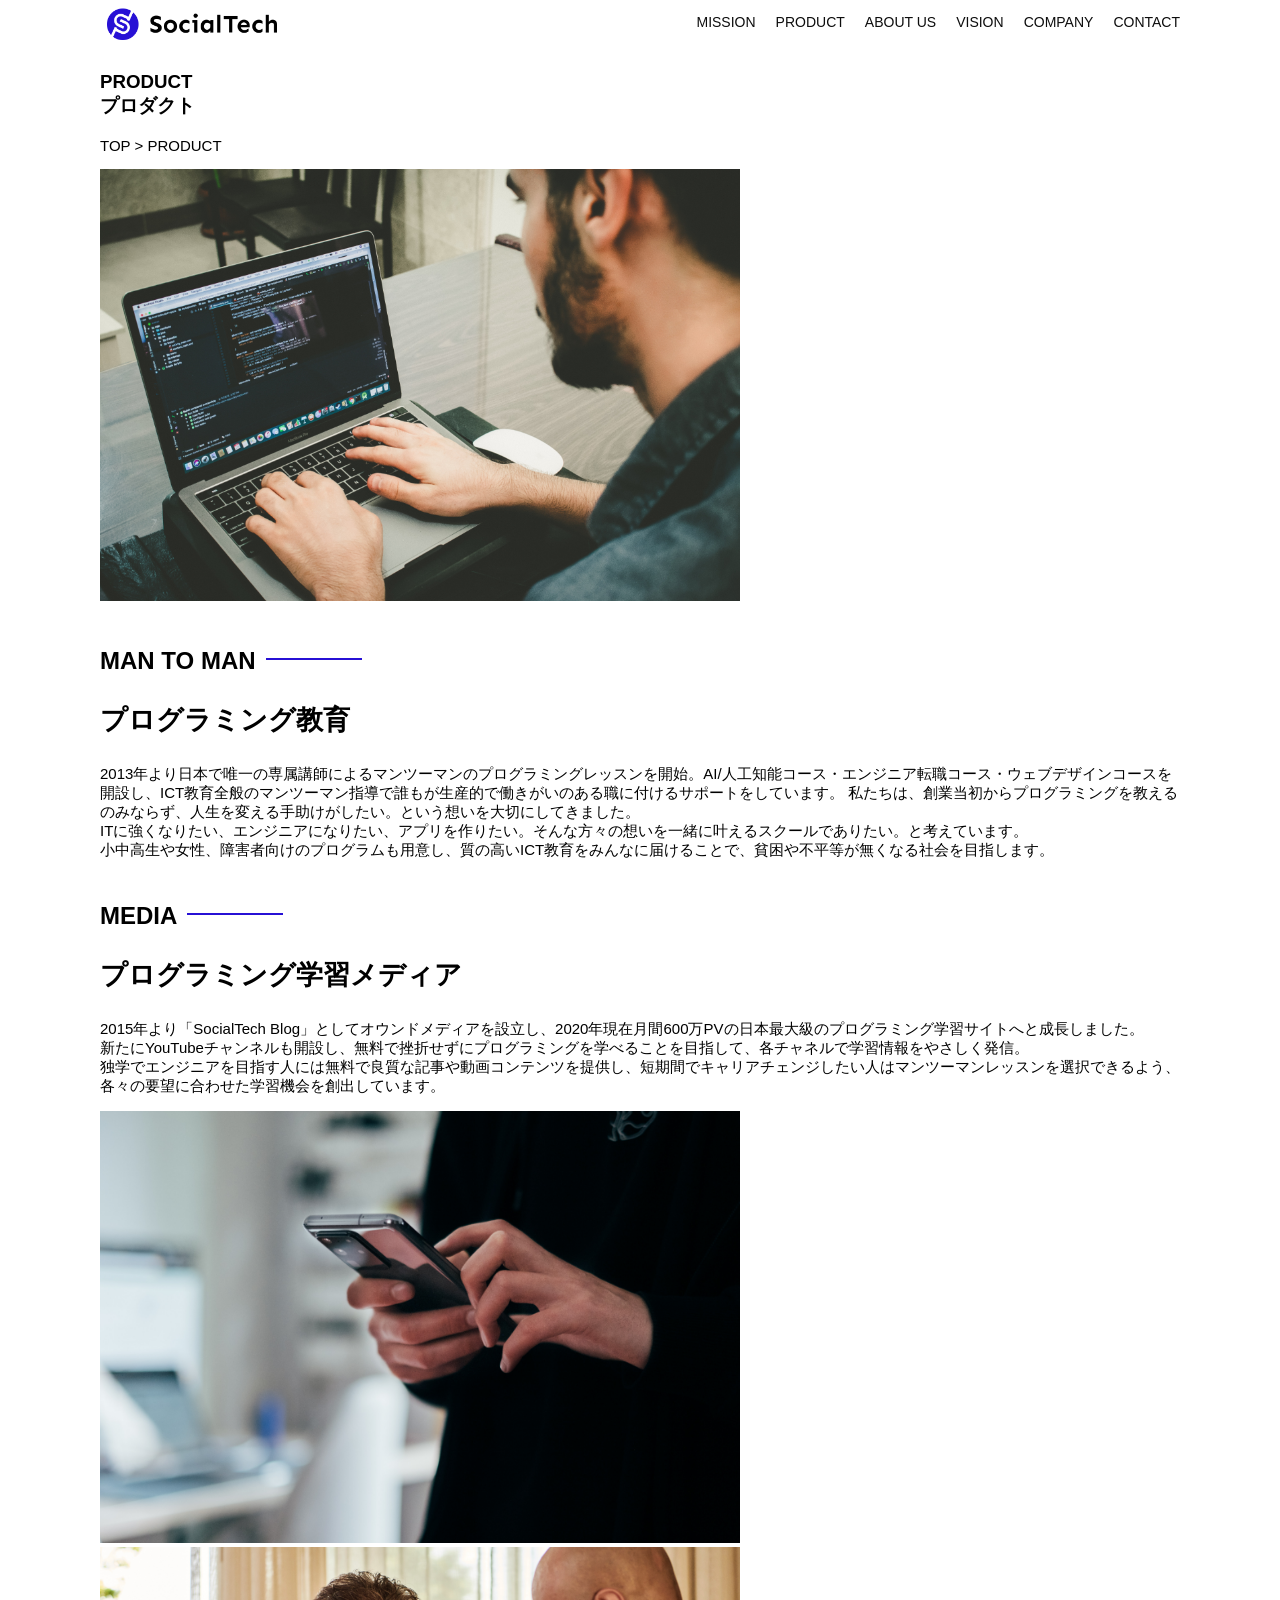
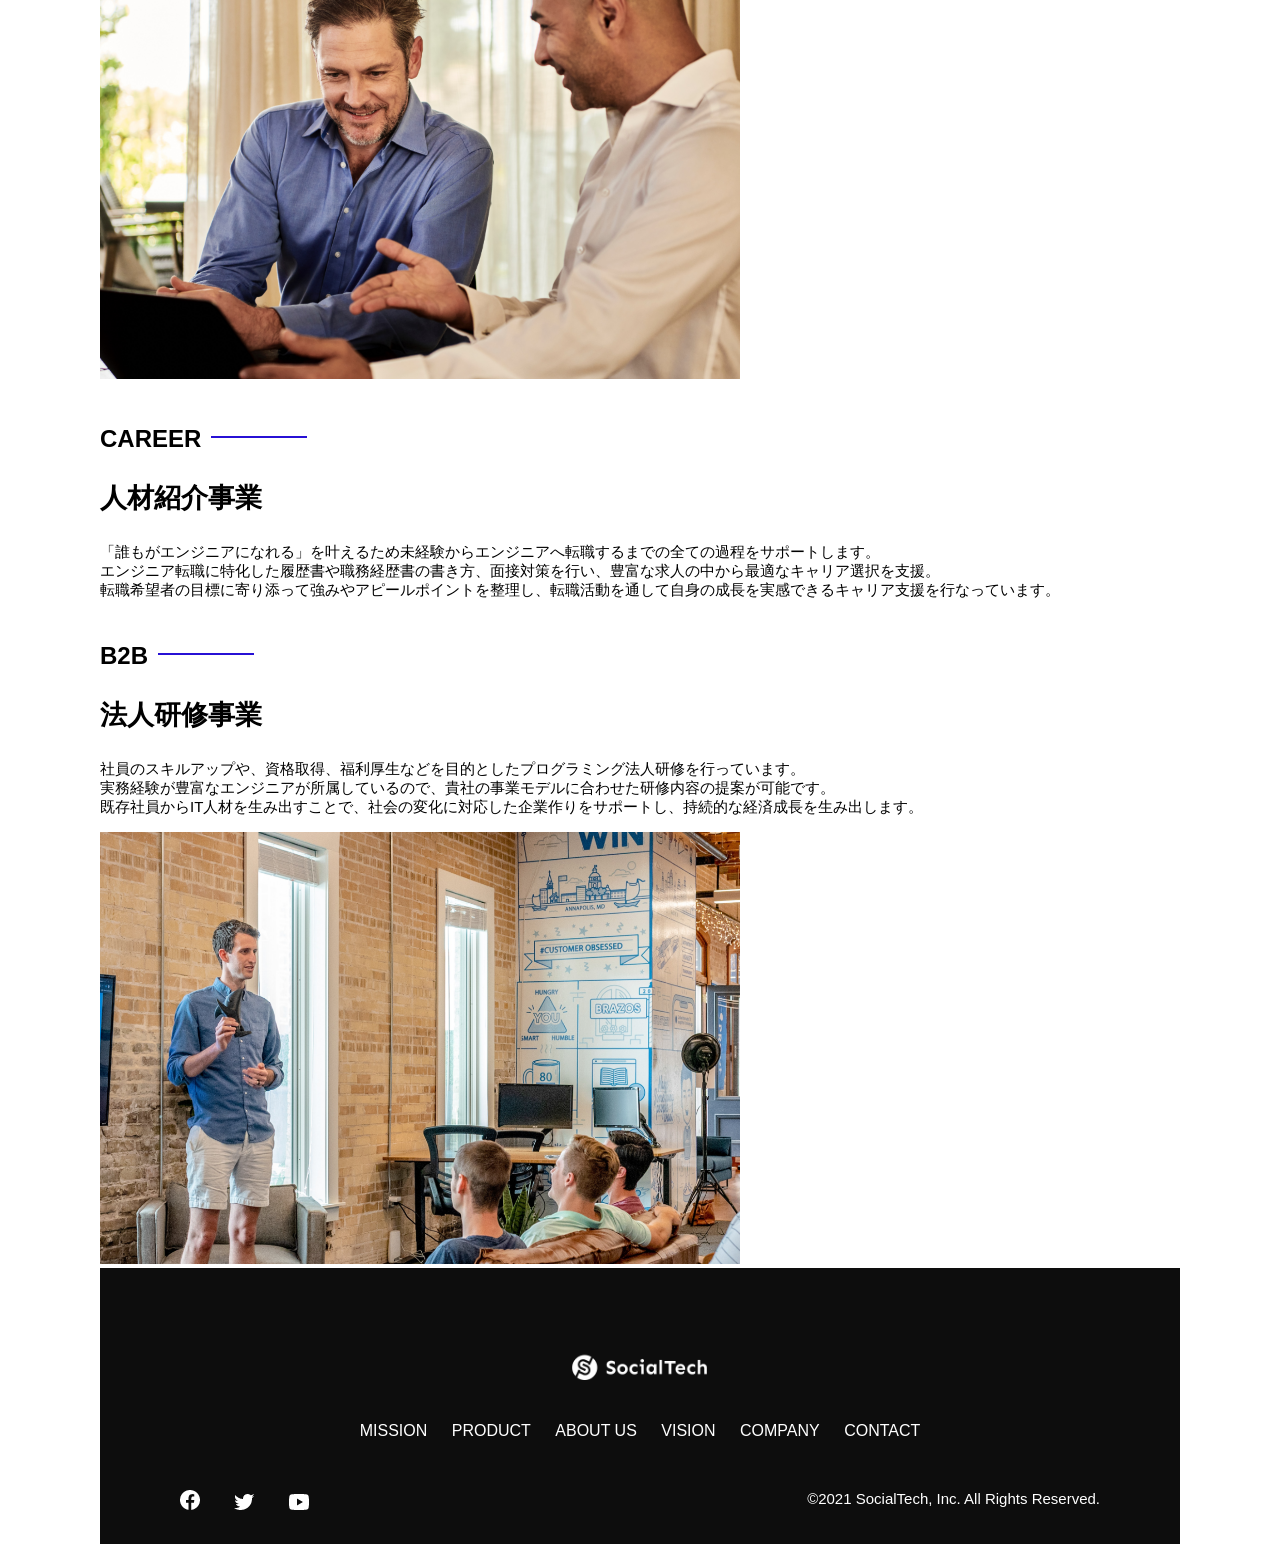
==== kadai_tutorial_output/socialtech/product.html @ 308444bb "Add files via upload" ====
<!DOCTYPE html>
<html>

<head>
    <title>SocialTech -PRODUCT プロダクト-</title>
    <meta charset="utf-8">
    <meta name="description" content="">
    <meta name="viewport" content="content=" SocialTechの4つのプロダクトを紹介します">
    <link rel="stylesheet" href="style.css">
</head>

<body>
    <!-- ヘッダー -->
    <header>
        <!-- ロゴ -->
        <a href="index.html" id="logo">
            <img src="images/logo.png" alt="トップページに戻る">
        </a>

        <!-- PC用ナビゲーション -->
        <nav id="nav-pc">
            <ul>
                <li><a href="mission.html">MISSION</a></li>
                <li><a href="product.html">PRODUCT</a></li>
                <li><a href="index.html#aboutus">ABOUT US</a></li>
                <li><a href="index.html#vision">VISION</a></li>
                <li><a href="index.html#company">COMPANY</a></li>
                <li><a href="index.html#contact">CONTACT</a></li>
            </ul>
        </nav>

        <!-- スマホ用メニューボタン -->
        <button id="menu-sp" onclick="document.getElementById('nav-sp').style.display = 'block'">
            <img src="images/button-menu.png" alt="ナビゲーションを開く">
        </button>

        <!-- スマホ用ナビゲーション -->
        <div id="nav-sp">
            <button id="close" onclick="document.getElementById('nav-sp').style.display = 'none'">
                <img src="images/button-close.png" alt="ナビゲーションを閉じる">
            </button>

            <nav>
                <ul>
                    <li>
                        <a id="logo-sp" href="index.html"
                            onclick="document.getElementById('nav-sp').style.display = 'none'"><img
                                src="images/logo-sp.png" alt="トップページに戻る"></a>
                    </li>
                    <li><a class="menu" href="mission.html"
                            onclick="document.getElementById('nav-sp').style.display = 'none'">MISSION</a></li>
                    <li><a class="menu" href="product.html"
                            onclick="document.getElementById('nav-sp').style.display = 'none'">PRODUCT</a></li>
                    <li><a class="menu" href="index.html#aboutus"
                            onclick="document.getElementById('nav-sp').style.display = 'none'">ABOUT US</a></li>
                    <li><a class="menu" href="index.html#vision"
                            onclick="document.getElementById('nav-sp').style.display = 'none'">VISION</a></li>
                    <li><a class="menu" href="index.html#company"
                            onclick="document.getElementById('nav-sp').style.display = 'none'">COMPANY</a></li>
                    <li><a class="menu" href="index.html#contact"
                            onclick="document.getElementById('nav-sp').style.display = 'none'">CONTACT</a></li>
                </ul>
            </nav>
            <div id="sns">
                <a href="https://www.facebook.com/sejuku2013">
                    <img src="images/button-facebook.png" alt="Facebookのリンク">
                </a>
                <a href="https://twitter.com/samuraijuku">
                    <img src="images/button-twitter.png" alt="Twitterのリンク">
                </a>
                <a href="https://www.youtube.com/channel/UCCFOQO5aDK0xXam4cUQXT8g">
                    <img src="images/button-youtube.png" alt="YouTubeのリンク">
                </a>
            </div>
        </div>
    </header>

    <main>
        <article>
            <section id="product-main">
                <div class="product-main-inner">
                    <div id="product-title">
                        <h1>PRODUCT<br><span>プロダクト</span></h1>
                        <p>TOP > PRODUCT</p>
                    </div>
                </div>
            </section>
            <section class="product-section product-section-left">
                <div class="product-section-img">
                    <img src="images/product/product-mantoman.png" alt="PCでコードを書く男性">
                </div>
                <div class="product-read">
                    <h2 class="product-h2">MAN TO MAN</h2>
                    <h3 class="product-h3">プログラミング教育</h3>
                    <p>
                        2013年より日本で唯一の専属講師によるマンツーマンのプログラミングレッスンを開始。AI/人工知能コース・エンジニア転職コース・ウェブデザインコースを開設し、ICT教育全般のマンツーマン指導で誰もが生産的で働きがいのある職に付けるサポートをしています。
                        私たちは、創業当初からプログラミングを教えるのみならず、人生を変える手助けがしたい。という想いを大切にしてきました。<br>ITに強くなりたい、エンジニアになりたい、アプリを作りたい。そんな方々の想いを一緒に叶えるスクールでありたい。と考えています。<br>小中高生や女性、障害者向けのプログラムも用意し、質の高いICT教育をみんなに届けることで、貧困や不平等が無くなる社会を目指します。
                    </p>
                </div>
            </section>

            <section class="product-section product-section-right">
                <div class="product-read">
                    <h2 class="product-h2">MEDIA</h2>
                    <h3 class="product-h3">プログラミング学習メディア</h3>
                    <p>2015年より「SocialTech
                        Blog」としてオウンドメディアを設立し、2020年現在月間600万PVの日本最大級のプログラミング学習サイトへと成長しました。<br>新たにYouTubeチャンネルも開設し、無料で挫折せずにプログラミングを学べることを目指して、各チャネルで学習情報をやさしく発信。<br>独学でエンジニアを目指す人には無料で良質な記事や動画コンテンツを提供し、短期間でキャリアチェンジしたい人はマンツーマンレッスンを選択できるよう、各々の要望に合わせた学習機会を創出しています。
                    </p>
                </div>
                <div class="product-section-img">
                    <img src="images/product/product-media.png" alt="スマートフォンを操作する人">
                </div>
            </section>

            <section class="product-section product-section-left">
                <div class="product-section-img">
                    <img src="images/product/product-career.png" alt="笑顔で話し合う2人の男性">
                </div>
                <div class="product-read">
                    <h2 class="product-h2">CAREER</h2>
                    <h3 class="product-h3">人材紹介事業</h3>
                    <p>「誰もがエンジニアになれる」を叶えるため未経験からエンジニアへ転職するまでの全ての過程をサポートします。<br>エンジニア転職に特化した履歴書や職務経歴書の書き方、面接対策を行い、豊富な求人の中から最適なキャリア選択を支援。<br>転職希望者の目標に寄り添って強みやアピールポイントを整理し、転職活動を通して自身の成長を実感できるキャリア支援を行なっています。<br>
                    </p>
                </div>
            </section>

            <section class="product-section product-section-right">
                <div class="product-read">
                    <h2 class="product-h2">B2B</h2>
                    <h3 class="product-h3">法人研修事業</h3>
                    <p>社員のスキルアップや、資格取得、福利厚生などを目的としたプログラミング法人研修を行っています。<br>実務経験が豊富なエンジニアが所属しているので、貴社の事業モデルに合わせた研修内容の提案が可能です。<br>既存社員からIT人材を生み出すことで、社会の変化に対応した企業作りをサポートし、持続的な経済成長を生み出します。
                    </p>
                </div>
                <div class="product-section-img">
                    <img src="images/product/product-b2b.png" alt="講演中の男性とそれを聴く人々">
                </div>
            </section>
        </article>
    </main>

    <footer>
        <div id="footer-logo">
            <img src="images/logo-sp.png" alt="SocialTech">
        </div>
        <div id="footer-link">
            <a href="mission.html">MISSION</a>
            <a href="product.html">PRODUCT</a>
            <a href="index.html#aboutus">ABOUT US</a>
            <a href="index.html#vision">VISION</a>
            <a href="index.html#company">COMPANY</a>
            <a href="index.html#contact">CONTACT</a>
        </div>
        <div id="sns-footer">
            <div class="sns-btns">
                <a href="https://www.facebook.com/sejuku2013"><img src="images/button-facebook.png"
                        alt="Facebookのリンク"></a>
                <a href="https://twitter.com/samuraijuku"><img src="images/button-twitter.png" alt="Twitterのリンク"></a>
                <a href="https://www.youtube.com/channel/UCCFOQO5aDK0xXam4cUQXT8g"><img src="images/button-youtube.png"
                        alt="YouTubeのリンク"></a>
            </div>
            <p id="copyright">&copy;2021 SocialTech, Inc. All Rights Reserved.</p>
        </div>
    </footer>

</body>

</html>
---- kadai_tutorial_output/socialtech/style.css ----
/* PC、スマホ共通スタイル */
* {
  box-sizing: border-box;
}

p {
  font-size: 15px;
}

body {
  max-width: 1080px;
  margin: 0 auto 0 auto;
  font-family:
    "Source Sans Pro", "Hiragino Kaku Gothic ProN", Meiryo, Arial, sans-serif;
}

/* ヘッダー */
header {
  display: flex;
  justify-content: space-between;
}

/* ナビゲーションのレイアウト */
#nav-pc {
  font-size: 14px;
}

#nav-pc ul {
  display: flex;
  padding-left: 0;
}

#nav-pc li {
  list-style: none;
}

/* ナビゲーションのリンクの装飾設定 */
#nav-pc a {
  text-decoration: none;
  margin-left: 20px;
  color: #0d0d0d;
}

#nav-pc a:hover {
  text-decoration: underline;
}
#nav-sp,
#menu-sp {
  display: none;
}
#main-visual {
  position: relative;
  height: 400px;
}
#main-message {
  position: absolute;
  top: 0;
  left: 0;
  background-color: #2710d5;
  color: #ffffff;
  border-radius: 0 0 476px 0;
  max-width: 620px;
  height: 100%;
  width: 100%;
  z-index: 11;
}
#main-message > h1 {
  font-size: 60px;
  margin: 100px 0 0 50px;
}
#main-message > p {
  font-size: 28px;
  margin: 0 0 0 50px;
}
#main-visual > img {
  max-width: 620px;
  border-radius: 476px 0 0 0;
  position: absolute;
  top: 0;
  right: 0;
  z-index: 10;
}
h2 {
  margin: 40px 0 0 0;
}

h2::after {
  content: url("images/line.png");
  margin-left: 10px;
}

h3 {
  font-size: 27px;
}
#mission {
  margin: 80px auto 80px auto;
}

#mission-flex {
  display: flex;
}
#mission-flex > div {
  width: 50%;
  margin: 20px;
}

#mission-photo {
  width: 100%;
}

#s2dgs {
  margin-top: 50px;
  width: 100%;
}
#product {
  background-color: #fafafa;
  margin: 80px 0 80px 0;
  padding: 10px 40px 0px 40px;
}

/* 外枠 */
#product .product-flex {
  margin-top: 40px;
  display: flex;
}

/* 左のカラム */
#product-left {
  width: 50%;
  margin-right: 20px;
}

/* 右のカラム */
#product-right {
  width: 50%;
  margin-left: 20px;
  margin-top: 80px;
}

/* 画像＋説明の枠 */
#product-left > div {
  position: relative;
  height: 480px;
  margin-right: 20px;
}
#product-right > div {
  position: relative;
  height: 480px;
  margin-left: 20px;
}
.product-photo {
  width: 100%;
}
.product-explain > span {
  color: #2710d5;
  font-weight: bold;
  font-size: 16px;
  margin: 0;
}

/* 説明文の見出し */
.product-explain > h3 {
  margin: 5px 0 5px 0;
}

/* 説明文 */
.product-explain > p {
  font-size: 14px;
  margin: 0;
}

/* もっと見るボタン */
#product-more {
  text-align: center;
}
#product-more a {
  position: relative;
  bottom: -42px;
}
#aboutus {
  margin: 80px auto 80px auto;
}

/* 3つの組織文化と画像を入れる枠 */
#aboutus > div {
  display: flex;
}
.culture-img {
  width: 50%;
  align-self: flex-start;
}

.culture-img2 {
  margin-top: 50px;
  width: 100%;
}
.culture-table {
  margin-right: 50px;
}
.culture-num {
  font-size: 80px;
  color: #2710d5;
  padding: 0 20px 0 0;
}

.culture-table th {
  text-align: left;
  font-size: 28px;
  font-weight: bold;
}

.culture-en {
  color: #2710d5;
  font-size: 24px;
}

.culture-description {
  margin: 0;
}
#vision {
  margin: 80px auto 80px auto;
}

/* セクション内の外枠*/
#vision > div {
  display: flex;
  justify-content: space-between;
  flex-wrap: wrap;
}

/*7つの行動指針の枠*/
.vision-box {
  width: 300px;
  height: 300px;
  margin-bottom: 30px;
  position: relative;
}

.vision-box > img {
  width: 100%;
  position: relative;
  z-index: 30;
}

.vision-box > div {
  position: absolute;
  top: 0;
  left: 0;
  z-index: 31;
  margin-right: 20px;
}

.vision-box > div > h4 {
  color: #2710d5;
  font-size: 19px;
  margin: 80px 0 0 0;
}

.vision-box > div > h4::first-letter {
  font-size: 40px;
}

.vision-box > div > h5 {
  font-size: 20px;
  margin: 0 0 0 0;
}

.vision-box > div > p {
  margin: 10px 0 0 0;
}
#company {
  margin: 80px auto 80px auto;
}

#company-table {
  width: 100%;
}

.tableheader {
  text-align: left;
  padding: 20px;
  border-bottom-color: #2710d5;
  border-bottom-width: 1px;
  border-bottom-style: solid;
  width: 100px;
}

.tableheader-first {
  border-top-color: #2710d5;
  border-top-width: 1px;
  border-top-style: solid;
}

.cell {
  padding: 30px;
  border-bottom-color: #ececec;
  border-bottom-width: 1px;
  border-bottom-style: solid;
}

.cell-first {
  border-top-color: #ececec;
  border-top-width: 1px;
  border-top-style: solid;
}

#company > iframe {
  width: 100%;
  height: 368px;
  margin-top: 40px;
}
/* お問い合わせ */
#contact {
  margin: 80px auto 80px auto;
}

/* 外枠 */
#contact > form > div {
  display: flex;
  flex-direction: row;
  flex-wrap: wrap;
  padding-bottom: 30px;
}

/* 左列の見出し */
.contact-heading {
  width: 240px;
  align-self: center;
}
/* 見出しのラベル */
.contact-label {
  font-weight: bold;
}
/* 必須 */
.contact-span {
  color: #ce2222;
  margin: 0 0 0 20px;
  font-weight: bold;
}

/* テキストボックス */
.contact-textbox {
  border-top: 0;
  border-left: 0;
  border-right: 0;
  border-bottom-width: 1px;
  border-bottom-color: #707070;
  border-bottom-style: solid;
  background-color: #fafafa;
  width: 400px;
  height: 56px;
}

/* お問い合わせ内容のテキストエリア */
.contact-textarea {
  border-top: 0px;
  border-left: 0px;
  border-right: 0px;
  border-bottom-width: 1px;
  border-bottom-color: #707070;
  background-color: #fafafa;
  width: 400px;
  height: 200px;
}

/* 個人情報の取り扱い */
#contact dt {
  font-weight: bold;
}

#contact dd {
  margin: 0 0 16px 0;
}

#contact dd p {
  margin: 0;
}

#contact dd ul {
  padding-left: 0;
}

#contact dd li {
  margin-bottom: 0;
  list-style: none;
}
/* フッター */
footer {
  background-color: #0d0d0d;
  text-align: center;
  padding: 80px 80px 30px 80px;
}

#footer-logo {
  margin-bottom: 30px;
}

#footer-link {
  margin-bottom: 50px;
}

#footer-link > a {
  text-decoration: none;
  margin: 10px;
  color: #ffffff;
}

#footer-link > a:hover {
  text-decoration: underline;
}

#sns-footer {
  display: flex;
  justify-content: space-between;
}

#sns-footer a {
  margin-right: 30px;
}

#copyright {
  color: #ffffff;
  margin: 0;
}

/* mission.html用スタイル */
/* ミッションのメインビジュアル */
.mission-main-inner {
  background-image: url("images/mission/mission-main.png");
  background-repeat: no-repeat;
  background-position-y: center;
}

#mission-title {
  background-color: #2710d5;
  width: 368px;
  color: #ffffff;
  height: 496px;
  border-radius: 0 248px 248px 0;
  position: relative;
}

#mission-title h1 {
  position: absolute;
  top: 0;
  left: 100px;
  font-size: 80px;
  line-height: 1;
}

#mission-title h1 span {
  font-size: 26px;
}

#mission-title > p {
  position: absolute;
  top: 350px;
  left: 100px;
  font-size: 16px;
}
/* ミッションページ　S2DGSの設定 */
#mission-s2dgs {
  padding: 20px;
}

.mission-h2 {
  color: #2710d5;
  font-size: 40px;
}

.mission-h2::after {
  content: none;
}
/* ミッションページ　5つのゴールの設定 */
#mission-five-goals {
  padding: 20px;
  display: flex;
}

#mission-five-goals .five-goals-image {
  width: 30%;
  padding: 20px;
}

#mission-five-goals .five-goals-image img {
  width: 100%;
}

#mission-five-goals .five-goals-read {
  width: 70%;
  padding: 20px;
}

#mission-five-goals .five-goals-read > div {
  margin-bottom: 40px;
}

.fivegoals-image-right {
  float: right;
  margin: 20px;
}

.fivegoals-image-left {
  float: left;
  margin: 20px;
}

.fivegoals-number {
  color: #2710d5;
  font-size: 48px;
  font-weight: bold;
  margin: 0;
}

.fivegoals-h3 {
  font-size: 28px;
  margin: 0;
}

.fivegoals-p {
  margin: 0;
}
@media screen and (max-width: 767px) {
  /* PC用ナビゲーション非表示 */
  #nav-pc {
    display: none;
  }

  /* ハンバーガーメニュー */
  #menu-sp {
    display: block;
    background-color: transparent;
    float: right;
    padding: 0;
    border: none;
  }

  /* スマホ用ナビゲーションの表示切替*/
  /* 初期状態、レイアウトと非表示設定 */
  #nav-sp {
    background-color: #2710d5;
    position: fixed;
    left: 0;
    top: 0;
    height: 100%;
    width: 100%;
    display: none;
    z-index: 100;
  }
  #close {
    position: absolute;
    top: 20px;
    right: 20px;
    background-color: transparent;
    border: none;
  }

  #nav-sp nav ul {
    padding-left: 0;
  }

  #nav-sp nav li {
    list-style: none;
  }

  /* ナビゲーションメニュー用ロゴ */
  #logo-sp {
    margin: 80px 0 30px 20px;
  }
  #nav-sp nav a {
    display: block;
    color: #ffffff;
  }

  #nav-sp nav a:hover {
    text-decoration: underline;
  }

  #nav-sp .menu {
    text-decoration: none;
    margin: 0 20px 0 20px;
    height: 44px;
    font-size: 16px;
    background-image: url("images/arrow.png");
    background-repeat: no-repeat;
    background-position: right top;
  }
  #sns {
    position: absolute;
    bottom: 20px;
    left: 20px;
  }

  #sns > a {
    margin-right: 30px;
  }
  #main-visual {
    position: relative;
    height: 470px;
  }

  #main-visual > div {
    text-align: center;
    height: 280px;
  }

  #main-visual h1 {
    font-size: 28px;
    margin: 90px 0 0 0;
  }

  #main-visual > div > p {
    margin: 0;
    font-size: 15px;
  }

  #main-visual > img {
    width: 100%;
    border-radius: 476px 0 0 0;
    top: auto;
    bottom: 0;
  }
  h2 {
    margin: 15px 0 15px 0;
  }

  h3 {
    font-size: 24px;
    margin: 10px 0 0 0;
  }
  #mission {
    margin: 20px 0 20px 0;
    padding: 0 20px 0 20px;
  }

  #mission-flex {
    flex-direction: column;
  }

  #mission-flex > div {
    width: 100%;
    margin: 0;
  }
  #product {
    margin: 0;
    padding: 10px 20px 0 20px;
  }

  /* 外枠 */
  #product .product-flex {
    flex-direction: column;
    margin-top: 0;
  }

  /* 左右のカラム　スマホでは縦並び */
  #product-left,
  #product-right {
    width: 100%;
    margin: 0;
  }
  /*  画像＋説明の枠 */
  #product-left > div,
  #product-right > div {
    height: auto;
    margin: 0;
  }

  /* 説明文の枠 */
  .product-explain {
    position: relative;
    margin: 0;
  }

  .product-explain > h3 {
    margin: 10px 0 10px 0;
    font-size: 24px;
  }

  /* もっと見るボタン */
  #product-more {
    text-align: left;
  }
  /* ABOUT US */
  #aboutus {
    margin: 80px 20px 80px 20px;
  }

  #aboutus > div {
    flex-direction: column;
  }

  .culture-table th {
    font-size: 16px;
  }

  .culture-table {
    margin-right: 0;
    padding-right: 20px;
    order: 2;
  }

  .culture-img {
    width: 100%;
    order: 1;
  }

  .culture-img2 {
    margin-top: 0;
  }

  .culture-num {
    padding: 0;
  }

  .culture-description {
    margin: 0;
  }
  /* ビジョン */
  #vision {
    margin: 80px 20px 80px 20px;
  }

  .vision-box > img {
    position: absolute;
    top: 0;
    left: 0;
  }

  .vision-box > div > h4 {
    margin: 60px 0 0 0;
  }
  /*会社概要*/
  #company {
    margin: 0 20px 0 20px;
  }

  #company > h3 {
    margin-bottom: 20px;
  }

  .tableheader {
    width: 50px;
  }

  .cell {
    padding: 20px;
  }

  #company > iframe {
    height: 240px;
  }
  /* お問い合わせ */
  #contact {
    margin: 80px 20px 80px 20px;
  }

  #contact > h3 {
    margin-bottom: 20px;
  }

  #contact > form > div {
    flex-direction: column;
    margin-bottom: 20px;
  }

  .contact-heading {
    align-self: auto;
    margin-bottom: 20px;
  }

  .contact-textbox {
    min-width: 300px;
    width: 100%;
  }

  .contact-textarea {
    height: 150px;
    width: 100%;
  }

  .radiobutton {
    margin-bottom: 20px;
  }
  /* フッター */
  footer {
    padding: 30px 20px 50px 20px;
    text-align: left;
  }

  #footer-link > a {
    margin: 0 20px 30px 0;
    display: block;
    background-image: url("images/arrow.png");
    background-repeat: no-repeat;
    background-position: right top;
  }

  #footer-link > a:hover {
    text-decoration: underline;
  }

  #sns-footer {
    flex-direction: column;
    justify-content: flex-start;
  }

  #copyright {
    font-size: 12px;
    margin-top: 30px;
  }
  /*====================
スマートフォン用のスタイル
=====================*/
  @media screen and (max-width: 767px) {
    /* ここにMISSIONページのスマートフォン用のCSSを記述する */
  }
  /* mission.html用スタイル */
  /* ミッションのメインビジュアル */
  #mission-main {
    height: 256px;
    margin-top: 4%;
    position: relative;
  }

  .mission-main-inner {
    height: 80%;
    background-size: cover;
  }

  #mission-title {
    width: 136px;
    height: 256px;
    position: absolute;
    top: -10%;
  }

  #mission-title h1 {
    left: 20px;
    font-size: 40px;
  }

  #mission-title h1 span {
    font-size: 18px;
  }

  #mission-title > p {
    top: 180px;
    left: 20px;
    font-size: 13px;
  }
  /* ミッションページ　S2DGSの設定 */
  .mission-h2 {
    font-size: 38px;
    margin: 0px;
  }

  .mission-h2::after {
    content: none;
  }

  #mission-s2dgs > img {
    width: 100%;
  }
  /* ミッションページ　5つのゴールの設定 */
  #mission-five-goals {
    flex-direction: column;
  }

  #mission-five-goals > div {
    padding: 0;
  }

  #mission-five-goals .five-goals-image,
  #mission-five-goals .five-goals-read {
    width: 100%;
    padding: 0;
  }

  #mission-five-goals .five-goals-read > div {
    display: flex;
    flex-direction: column;
  }

  .fivegoals-image-right,
  .fivegoals-image-left {
    align-self: center;
  }
  /* プロダクトページ */
  .product-main-inner {
    background-image: url("images/product/product-main.png");
    background-repeat: no-repeat;
    background-position-y: center;
  }

  #product-title {
    background-color: #2710d5;
    width: 368px;
    color: #ffffff;
    height: 496px;
    border-radius: 0 248px 248px 0;
    position: relative;
  }

  #product-title h1 {
    position: absolute;
    top: 0;
    left: 100px;
    font-size: 80px;
    line-height: 1;
  }

  #product-title h1 span {
    font-size: 26px;
  }

  #product-title > p {
    position: absolute;
    top: 350px;
    left: 100px;
    font-size: 16px;
  }
  /* セクション */
  .product-section {
    display: flex;
    padding: 20px 20px 0;
  }

  .product-section .product-section-img {
    width: 450px;
  }

  /* 左が画像のセクション*/
  .product-section-left .product-section-img img {
    width: 100%;
    padding: 0 40px 30px 0;
    border-radius: 0 432px 0 0;
  }

  .product-section-left .product-read {
    width: 50%;
    flex-grow: 1;
  }

  .product-section-left .product-read p {
    margin-bottom: 0;
  }

  /* 右が画像のセクション*/
  .product-section-right {
    justify-content: space-between;
  }

  .product-section-right .product-section-img img {
    width: 100%;
    padding: 0 0 30px 40px;
    border-radius: 432px 0 0 0;
  }

  .product-section-right .product-read {
    width: 500px;
  }

  .product-h2 {
    color: #2710d5;
    font-size: 24px;
    margin: 0;
  }

  .product-h3 {
    font-size: 28px;
    margin: 0;
  }
  /* プロダクトページ */
  #product-main {
    height: 256px;
    margin-top: 4%;
    position: relative;
  }

  .product-main-inner {
    height: 80%;
    background-size: cover;
  }

  #product-title {
    width: 136px;
    height: 256px;
    position: absolute;
    top: -10%;
  }

  #product-title h1 {
    left: 20px;
    font-size: 40px;
  }

  #product-title h1 span {
    font-size: 18px;
  }

  #product-title > p {
    top: 180px;
    left: 20px;
    font-size: 13px;
  }
  /* セクション */
  .product-section {
    flex-direction: column;
  }

  .product-section .product-section-img {
    width: 100%;
  }

  .product-section .product-section-img img {
    width: 100%;
    padding: 0;
  }

  /* 左が画像のセクション*/
  .product-section-left .product-section-img img {
    border-radius: 0 300px 0 0;
  }

  .product-section-left .product-read {
    width: 100%;
    flex-grow: 1;
  }

  /* 右が画像のセクション*/
  .product-section-right .product-section-img img {
    order: 1;
    border-radius: 300px 0 0 0;
  }

  .product-section-right .product-read {
    order: 2;
    width: 100%;
  }
}
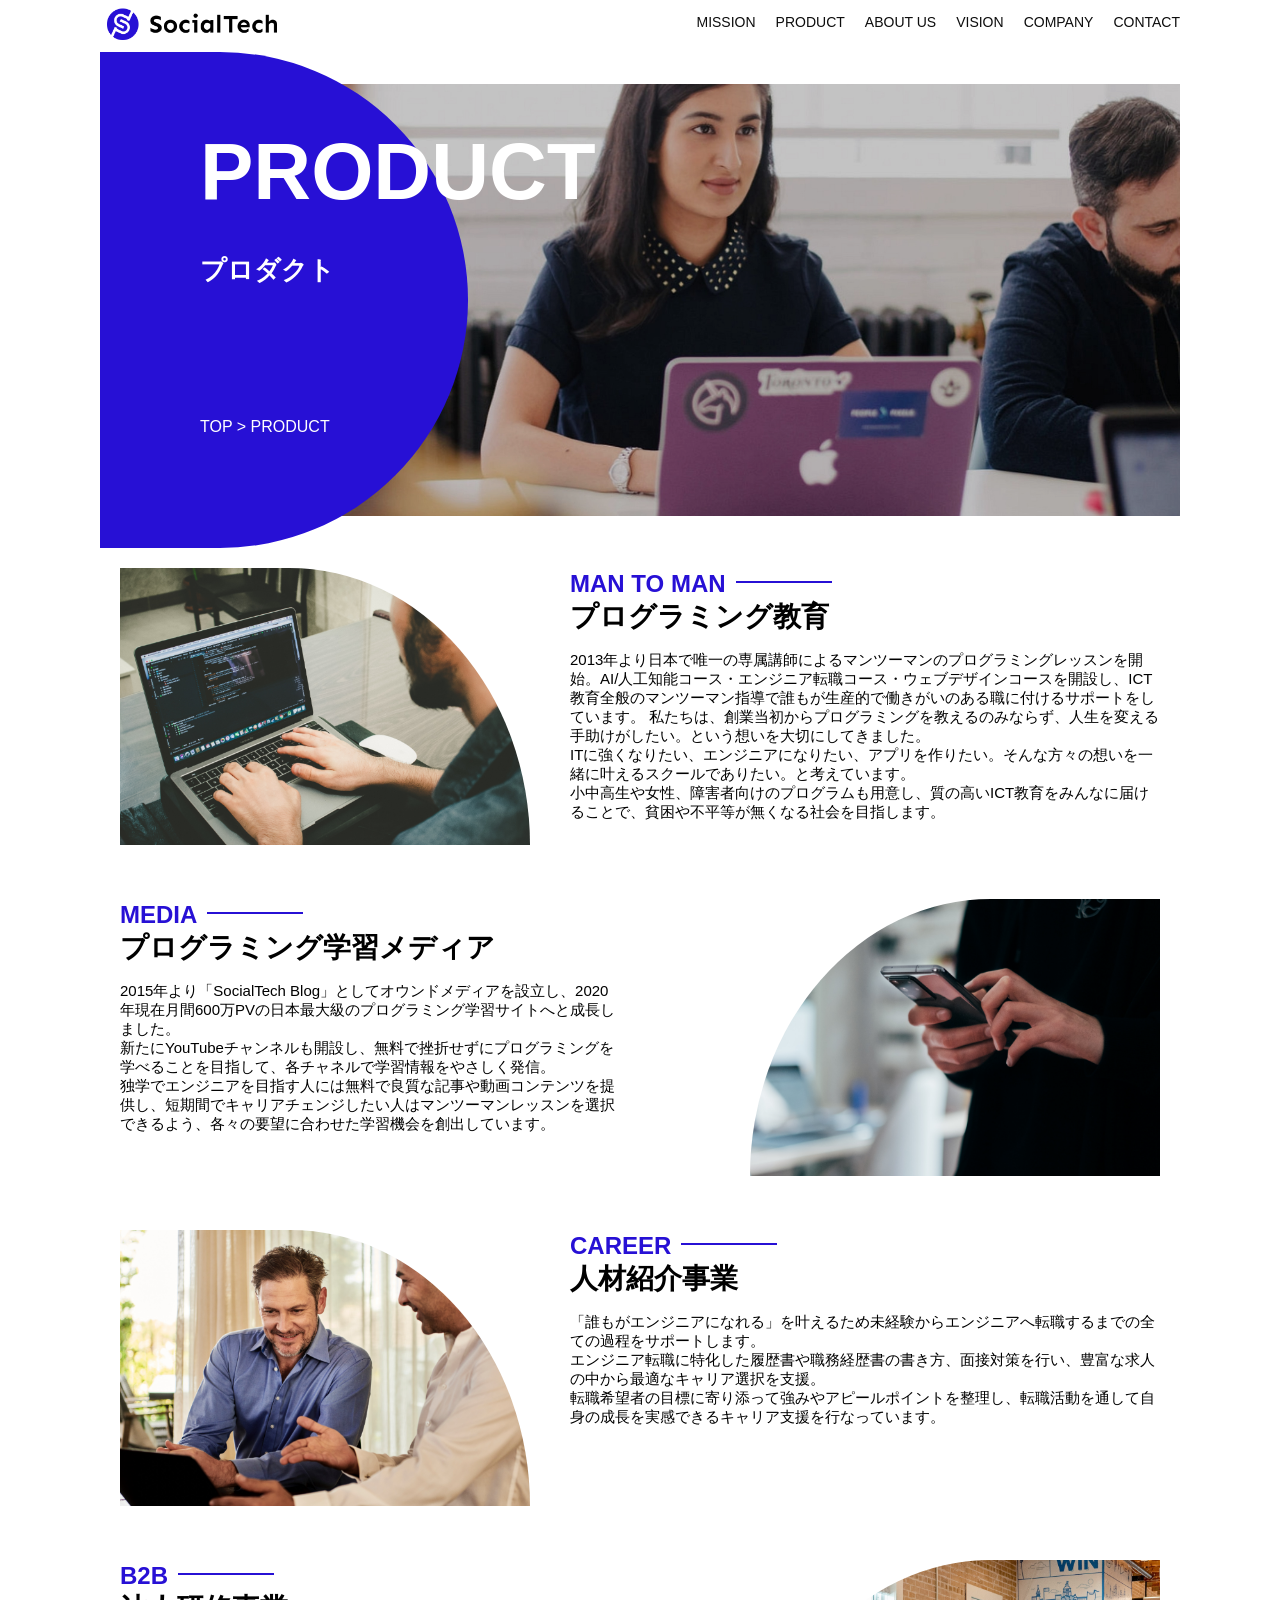
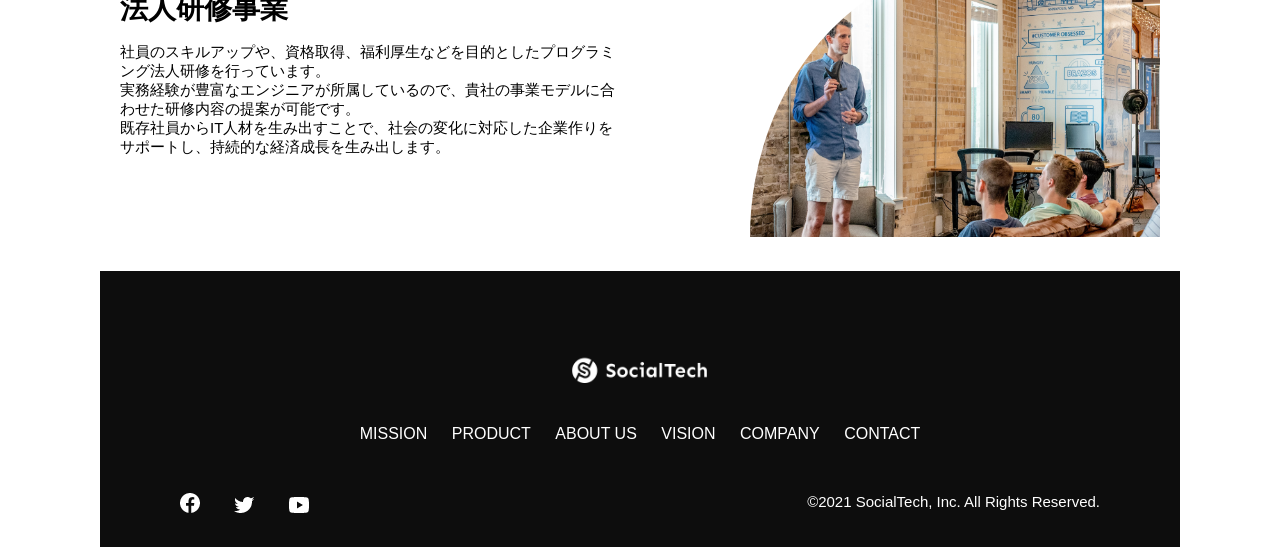
==== commit 7e8a18bb: "Add files via upload" ====
--- a/kadai_tutorial_output/socialtech/product.html
+++ b/kadai_tutorial_output/socialtech/product.html
@@ -4,8 +4,9 @@
 <head>
     <title>SocialTech -PRODUCT プロダクト-</title>
     <meta charset="utf-8">
-    <meta name="description" content="">
-    <meta name="viewport" content="content=" SocialTechの4つのプロダクトを紹介します">
+    <meta name="description" content="SocialTechの4つのプロダクトを紹介します">
+    <meta name="viewport" content="width=device-width, initial-scale=1.0">
+
     <link rel="stylesheet" href="style.css">
 </head>
 
--- a/kadai_tutorial_output/socialtech/style.css
+++ b/kadai_tutorial_output/socialtech/style.css
@@ -520,6 +520,92 @@
 .fivegoals-p {
   margin: 0;
 }
+
+/* プロダクトページ */
+.product-main-inner {
+  background-image: url("images/product/product-main.png");
+  background-repeat: no-repeat;
+  background-position-y: center;
+}
+
+#product-title {
+  background-color: #2710d5;
+  width: 368px;
+  color: #ffffff;
+  height: 496px;
+  border-radius: 0 248px 248px 0;
+  position: relative;
+}
+
+#product-title h1 {
+  position: absolute;
+  top: 0;
+  left: 100px;
+  font-size: 80px;
+  line-height: 1;
+}
+
+#product-title h1 span {
+  font-size: 26px;
+}
+
+#product-title > p {
+  position: absolute;
+  top: 350px;
+  left: 100px;
+  font-size: 16px;
+}
+/* セクション */
+.product-section {
+  display: flex;
+  padding: 20px 20px 0;
+}
+
+.product-section .product-section-img {
+  width: 450px;
+}
+
+/* 左が画像のセクション*/
+.product-section-left .product-section-img img {
+  width: 100%;
+  padding: 0 40px 30px 0;
+  border-radius: 0 432px 0 0;
+}
+
+.product-section-left .product-read {
+  width: 50%;
+  flex-grow: 1;
+}
+
+.product-section-left .product-read p {
+  margin-bottom: 0;
+}
+
+/* 右が画像のセクション*/
+.product-section-right {
+  justify-content: space-between;
+}
+
+.product-section-right .product-section-img img {
+  width: 100%;
+  padding: 0 0 30px 40px;
+  border-radius: 432px 0 0 0;
+}
+
+.product-section-right .product-read {
+  width: 500px;
+}
+
+.product-h2 {
+  color: #2710d5;
+  font-size: 24px;
+  margin: 0;
+}
+
+.product-h3 {
+  font-size: 28px;
+  margin: 0;
+}
 @media screen and (max-width: 767px) {
   /* PC用ナビゲーション非表示 */
   #nav-pc {
@@ -886,91 +972,6 @@
     align-self: center;
   }
   /* プロダクトページ */
-  .product-main-inner {
-    background-image: url("images/product/product-main.png");
-    background-repeat: no-repeat;
-    background-position-y: center;
-  }
-
-  #product-title {
-    background-color: #2710d5;
-    width: 368px;
-    color: #ffffff;
-    height: 496px;
-    border-radius: 0 248px 248px 0;
-    position: relative;
-  }
-
-  #product-title h1 {
-    position: absolute;
-    top: 0;
-    left: 100px;
-    font-size: 80px;
-    line-height: 1;
-  }
-
-  #product-title h1 span {
-    font-size: 26px;
-  }
-
-  #product-title > p {
-    position: absolute;
-    top: 350px;
-    left: 100px;
-    font-size: 16px;
-  }
-  /* セクション */
-  .product-section {
-    display: flex;
-    padding: 20px 20px 0;
-  }
-
-  .product-section .product-section-img {
-    width: 450px;
-  }
-
-  /* 左が画像のセクション*/
-  .product-section-left .product-section-img img {
-    width: 100%;
-    padding: 0 40px 30px 0;
-    border-radius: 0 432px 0 0;
-  }
-
-  .product-section-left .product-read {
-    width: 50%;
-    flex-grow: 1;
-  }
-
-  .product-section-left .product-read p {
-    margin-bottom: 0;
-  }
-
-  /* 右が画像のセクション*/
-  .product-section-right {
-    justify-content: space-between;
-  }
-
-  .product-section-right .product-section-img img {
-    width: 100%;
-    padding: 0 0 30px 40px;
-    border-radius: 432px 0 0 0;
-  }
-
-  .product-section-right .product-read {
-    width: 500px;
-  }
-
-  .product-h2 {
-    color: #2710d5;
-    font-size: 24px;
-    margin: 0;
-  }
-
-  .product-h3 {
-    font-size: 28px;
-    margin: 0;
-  }
-  /* プロダクトページ */
   #product-main {
     height: 256px;
     margin-top: 4%;
